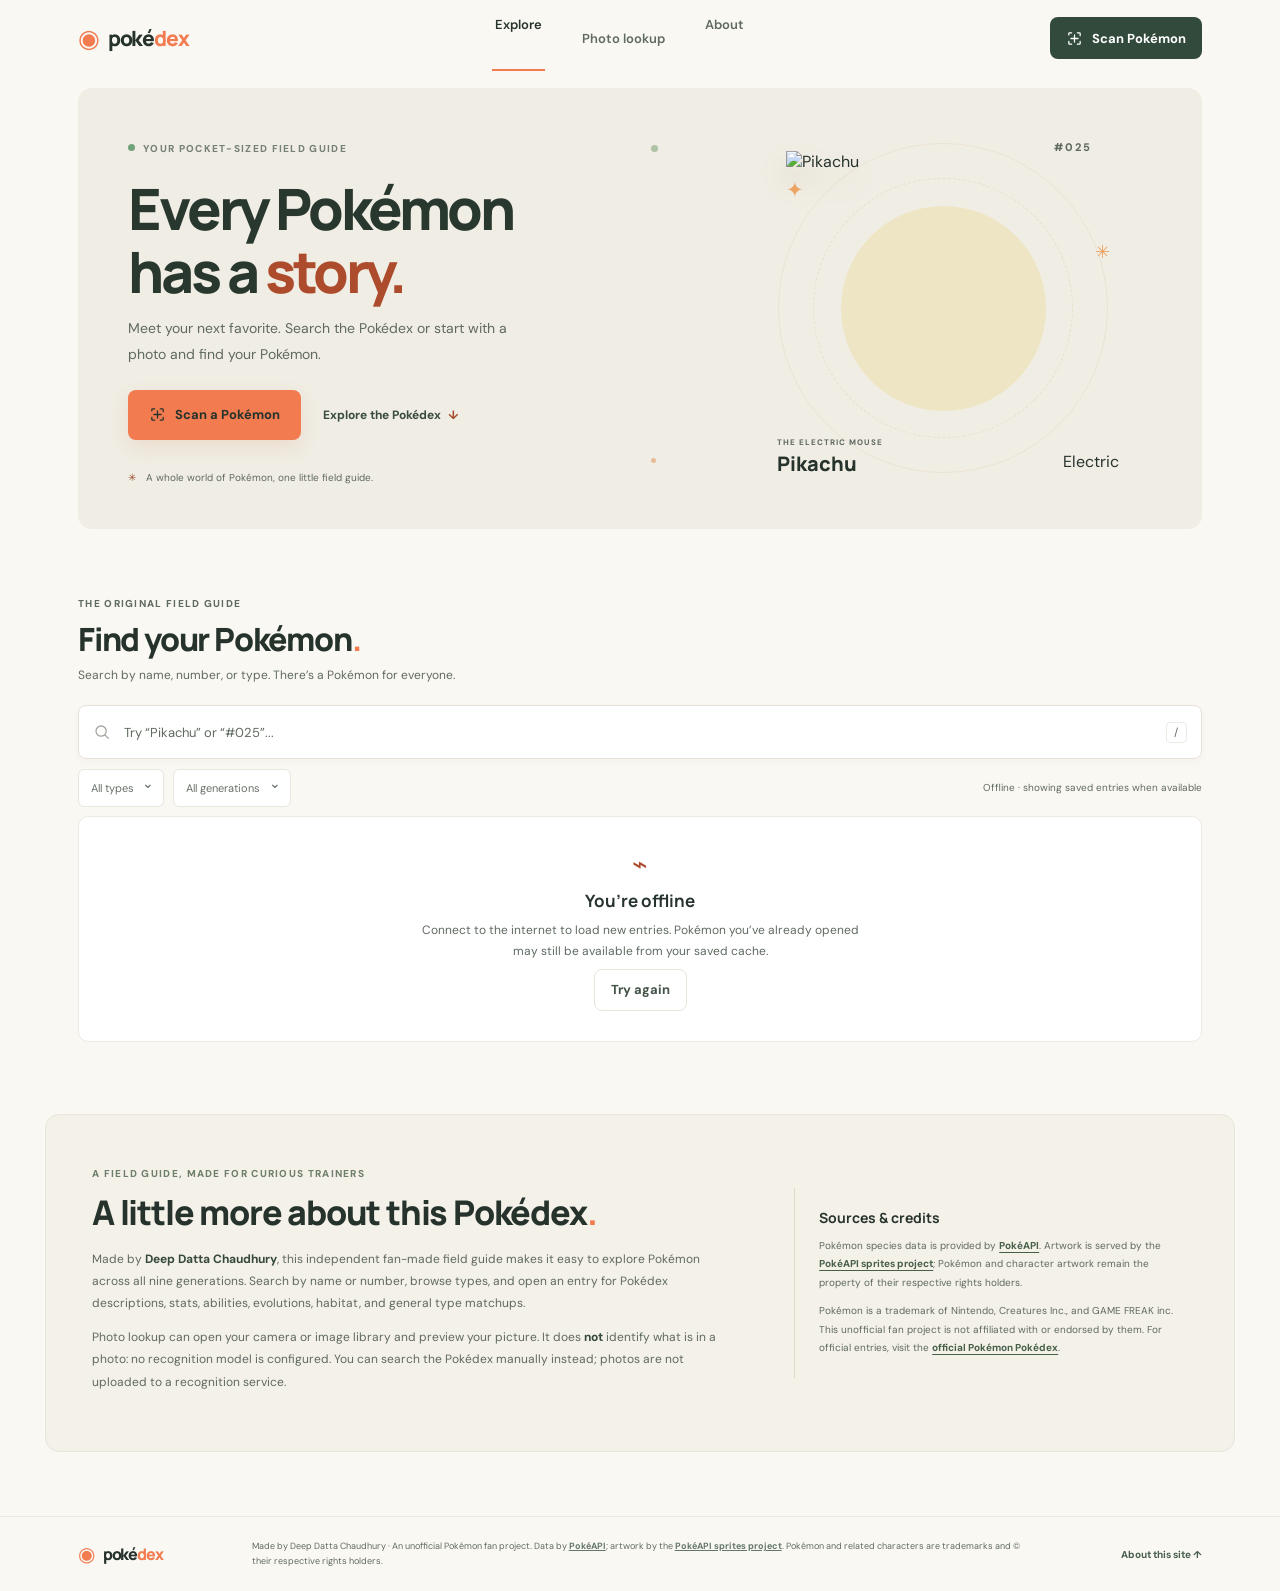
==== Pokedex/index.html @ 71d497e3 "Today i made pokedex using c programming and html" ====
<!doctype html>
<html lang="en">
  <head>
    <meta charset="UTF-8" />
    <meta name="viewport" content="width=device-width, initial-scale=1" />
    <meta
      name="description"
      content="Explore all 1,025 Pokémon with Deep Datta Chaudhury’s unofficial Pokédex: search every generation, browse Pokémon details, and try photo lookup with a manual search fallback."
    />
    <meta name="author" content="Deep Datta Chaudhury" />
    <meta name="robots" content="index,follow,max-image-preview:large" />
    <meta name="theme-color" content="#faf8f3" />
    <link rel="canonical" href="https://kaleidoscopic-custard-2a6567.netlify.app/" />
    <link rel="icon" href="./favicon.svg" type="image/svg+xml" />
    <meta property="og:type" content="website" />
    <meta property="og:locale" content="en_US" />
    <meta property="og:site_name" content="Pokédex Field Guide" />
    <meta property="og:title" content="Pokédex Field Guide — by Deep Datta Chaudhury" />
    <meta property="og:description" content="An unofficial, all-generations Pokémon field guide by Deep Datta Chaudhury. Browse Pokémon details, types, evolutions, and more." />
    <meta property="og:url" content="https://kaleidoscopic-custard-2a6567.netlify.app/" />
    <meta property="og:image" content="https://raw.githubusercontent.com/PokeAPI/sprites/master/sprites/pokemon/other/official-artwork/25.png" />
    <meta property="og:image:alt" content="Pikachu official artwork, served by the PokéAPI sprites project" />
    <meta name="twitter:card" content="summary_large_image" />
    <meta name="twitter:title" content="Pokédex Field Guide — by Deep Datta Chaudhury" />
    <meta name="twitter:description" content="An unofficial, all-generations Pokémon field guide. Search, explore details, or try photo lookup with a manual search fallback." />
    <meta name="twitter:image" content="https://raw.githubusercontent.com/PokeAPI/sprites/master/sprites/pokemon/other/official-artwork/25.png" />
    <title>Pokédex Field Guide by Deep Datta Chaudhury</title>
    <link rel="preconnect" href="https://fonts.googleapis.com" />
    <link rel="preconnect" href="https://fonts.gstatic.com" crossorigin />
    <link rel="preconnect" href="https://pokeapi.co" />
    <link rel="preconnect" href="https://raw.githubusercontent.com" />
    <link rel="stylesheet" href="./styles.css?v=9" />
    <script src="./app.js?v=4" defer></script>
    <script type="application/ld+json">
      {
        "@context": "https://schema.org",
        "@type": "WebSite",
        "name": "Pokédex Field Guide by Deep Datta Chaudhury",
        "url": "https://kaleidoscopic-custard-2a6567.netlify.app/",
        "description": "An unofficial Pokémon field guide and Pokédex browser created by Deep Datta Chaudhury.",
        "author": {
          "@type": "Person",
          "name": "Deep Datta Chaudhury"
        },
        "inLanguage": "en"
      }
    </script>
  </head>
  <body>
    <a class="skip-link" href="#main">Skip to content</a>
    <header class="site-header">
      <a class="wordmark" href="./" aria-label="Pokédex home">
        <span class="wordmark-icon" aria-hidden="true">◉</span>
        <span>poké<span class="wordmark-accent">dex</span></span>
      </a>
      <nav class="main-nav" aria-label="Main navigation">
        <a class="nav-link active" href="#explore">Explore</a>
        <button class="nav-link" id="nav-scan" type="button">Photo lookup</button>
        <a class="nav-link" href="#about">About</a>
      </nav>
      <button class="button button-dark header-scan" id="header-scan" type="button">
        <svg viewBox="0 0 24 24" aria-hidden="true"><path d="M4 7V5a1 1 0 0 1 1-1h3m8 0h3a1 1 0 0 1 1 1v3m0 8v3a1 1 0 0 1-1 1h-3M8 20H5a1 1 0 0 1-1-1v-3m3-4h10m-5-5v10" /></svg>
        Scan Pokémon
      </button>
    </header>

    <main id="main">
      <section class="hero" aria-labelledby="hero-title">
        <div class="hero-copy">
          <span class="eyebrow"><span class="eyebrow-dot"></span> YOUR POCKET-SIZED FIELD GUIDE</span>
          <h1 id="hero-title">Every Pokémon<br />has a <span>story.</span></h1>
          <p>Meet your next favorite. Search the Pokédex or start with a photo and find your Pokémon.</p>
          <div class="hero-actions">
            <button class="button button-orange button-large" id="hero-scan" type="button">
              <svg viewBox="0 0 24 24" aria-hidden="true"><path d="M4 7V5a1 1 0 0 1 1-1h3m8 0h3a1 1 0 0 1 1 1v3m0 8v3a1 1 0 0 1-1 1h-3M8 20H5a1 1 0 0 1-1-1v-3m3-4h10m-5-5v10" /></svg>
              Scan a Pokémon
            </button>
            <a class="text-link" href="#explore">Explore the Pokédex <span aria-hidden="true">↓</span></a>
          </div>
          <div class="hero-note"><span class="note-icon" aria-hidden="true">✳</span> A whole world of Pokémon, one little field guide.</div>
        </div>
        <div class="hero-art" role="img" aria-label="Pikachu official artwork, shown beside its Pokédex number and Electric type">
          <div class="hero-orbit orbit-one"></div>
          <div class="hero-orbit orbit-two"></div>
          <div class="hero-spark spark-one">✦</div>
          <div class="hero-spark spark-two">✳</div>
          <span class="hero-number">#025</span>
          <img
            class="hero-pokemon"
            src="https://raw.githubusercontent.com/PokeAPI/sprites/master/sprites/pokemon/other/official-artwork/25.png"
            alt="Pikachu"
            width="315"
            height="315"
            fetchpriority="high"
          />
          <div class="hero-caption"><span>THE ELECTRIC MOUSE</span><strong>Pikachu</strong></div>
          <span class="hero-type type-electric">Electric</span>
        </div>
        <span class="hero-decoration decoration-one" aria-hidden="true"></span>
        <span class="hero-decoration decoration-two" aria-hidden="true"></span>
      </section>

      <section class="explore-section" id="explore" aria-labelledby="explore-title">
        <div class="section-heading">
          <div>
            <span class="eyebrow">THE ORIGINAL FIELD GUIDE</span>
            <h2 id="explore-title">Find your Pokémon<span class="heading-period">.</span></h2>
            <p class="section-subtitle">Search by name, number, or type. There’s a Pokémon for everyone.</p>
          </div>
          <span class="result-count" id="result-count" aria-live="polite"></span>
        </div>

        <div class="search-box">
          <svg viewBox="0 0 24 24" aria-hidden="true"><circle cx="10.8" cy="10.8" r="6.8" /><path d="m16 16 4.5 4.5" /></svg>
          <label class="visually-hidden" for="pokemon-search">Search Pokémon by name or Pokédex number</label>
          <input id="pokemon-search" type="search" placeholder="Try “Pikachu” or “#025”..." autocomplete="off" />
          <kbd>/</kbd>
        </div>

        <div class="filter-row" aria-label="Filter Pokémon">
          <label class="filter-select">
            <span class="visually-hidden">Filter by type</span>
            <select id="type-filter">
              <option value="">All types</option>
            </select>
            <span class="select-chevron" aria-hidden="true">⌄</span>
          </label>
          <label class="filter-select">
            <span class="visually-hidden">Filter by generation</span>
            <select id="generation-filter">
              <option value="">All generations</option>
              <option value="1">Generation I</option>
              <option value="2">Generation II</option>
              <option value="3">Generation III</option>
              <option value="4">Generation IV</option>
              <option value="5">Generation V</option>
              <option value="6">Generation VI</option>
              <option value="7">Generation VII</option>
              <option value="8">Generation VIII</option>
              <option value="9">Generation IX</option>
            </select>
            <span class="select-chevron" aria-hidden="true">⌄</span>
          </label>
          <button class="clear-filters" id="clear-filters" type="button" hidden>Clear filters</button>
          <span class="connection-status" id="connection-status" role="status"></span>
        </div>

        <div id="content" aria-live="polite" aria-busy="true">
          <div class="loading-state"><span class="loading-spinner"></span><span>Turning the pages of the Pokédex...</span></div>
        </div>
      </section>
    </main>

    <section class="about-section" id="about" aria-labelledby="about-title">
      <div class="about-copy">
        <span class="eyebrow">A FIELD GUIDE, MADE FOR CURIOUS TRAINERS</span>
        <h2 id="about-title">A little more about this Pokédex<span class="heading-period">.</span></h2>
        <p>Made by <strong>Deep Datta Chaudhury</strong>, this independent fan-made field guide makes it easy to explore Pokémon across all nine generations. Search by name or number, browse types, and open an entry for Pokédex descriptions, stats, abilities, evolutions, habitat, and general type matchups.</p>
        <p>Photo lookup can open your camera or image library and preview your picture. It does <strong>not</strong> identify what is in a photo: no recognition model is configured. You can search the Pokédex manually instead; photos are not uploaded to a recognition service.</p>
      </div>
      <aside class="about-sources" aria-label="Data, artwork, and Pokémon credits">
        <h3>Sources &amp; credits</h3>
        <p>Pokémon species data is provided by <a href="https://pokeapi.co/" target="_blank" rel="noopener noreferrer">PokéAPI</a>. Artwork is served by the <a href="https://github.com/PokeAPI/sprites" target="_blank" rel="noopener noreferrer">PokéAPI sprites project</a>; Pokémon and character artwork remain the property of their respective rights holders.</p>
        <p>Pokémon is a trademark of Nintendo, Creatures Inc., and GAME FREAK inc. This unofficial fan project is not affiliated with or endorsed by them. For official entries, visit the <a href="https://www.pokemon.com/us/pokedex" target="_blank" rel="noopener noreferrer">official Pokémon Pokédex</a>.</p>
      </aside>
    </section>

    <footer class="site-footer">
      <a class="wordmark footer-wordmark" href="./"><span class="wordmark-icon" aria-hidden="true">◉</span><span>poké<span class="wordmark-accent">dex</span></span></a>
      <p>Made by Deep Datta Chaudhury · An unofficial Pokémon fan project. Data by <a href="https://pokeapi.co/" target="_blank" rel="noopener noreferrer">PokéAPI</a>; artwork by the <a href="https://github.com/PokeAPI/sprites" target="_blank" rel="noopener noreferrer">PokéAPI sprites project</a>. Pokémon and related characters are trademarks and © their respective rights holders.</p>
      <a class="footer-about-link" href="#about">About this site ↑</a>
    </footer>

    <dialog class="scan-dialog" id="scan-dialog" aria-labelledby="scan-title">
      <div class="dialog-topline">
        <span class="eyebrow">A LITTLE FIELD RESEARCH</span>
      </div>
      <div id="scan-content"></div>
    </dialog>
    <div class="sr-only" id="announcer" aria-live="assertive"></div>
  </body>
</html>
---- Pokedex/styles.css ----
@import url("https://fonts.googleapis.com/css2?family=DM+Sans:wght@400;500;600;700;800&family=Manrope:wght@400;500;600;700;800&display=swap");

:root {
  font-family: "DM Sans", sans-serif;
  color: #26332c;
  background: #faf8f3;
  font-synthesis: none;
  text-rendering: optimizeLegibility;
  -webkit-font-smoothing: antialiased;
  -moz-osx-font-smoothing: grayscale;
  --ink: #26332c;
  --muted: #5f6a60;
  --paper: #faf8f3;
  --orange: #f27b50;
  --green: #344e3d;
}

* { box-sizing: border-box; }
html { scroll-behavior: smooth; scroll-padding-top: 90px; }
body { min-width: 0; margin: 0; }
button, input, select { font: inherit; }
button, a, select { -webkit-tap-highlight-color: transparent; }
button:focus-visible, a:focus-visible, input:focus-visible, select:focus-visible, summary:focus-visible {
  outline: 3px solid #ad4c2c;
  outline-offset: 3px;
}
a { color: inherit; }
.visually-hidden, .sr-only {
  position: absolute; width: 1px; height: 1px; padding: 0; margin: -1px;
  overflow: hidden; clip: rect(0, 0, 0, 0); white-space: nowrap; border: 0;
}
.skip-link {
  position: absolute; top: -50px; left: 12px; z-index: 20; padding: 12px 18px;
  border-radius: 10px; background: #fff; color: var(--ink); font-weight: 700;
}
.skip-link:focus { top: 12px; }

.site-header {
  height: 76px; padding: 0 max(6.1vw, calc((100vw - 1260px) / 2)); display: flex;
  align-items: center; justify-content: space-between; background: var(--paper); gap: 24px;
}
.wordmark { display: inline-flex; align-items: center; gap: 9px; color: var(--ink); text-decoration: none; font: 800 21px "Manrope", sans-serif; letter-spacing: -1.2px; }
.wordmark-icon { color: var(--orange); font: 700 25px sans-serif; line-height: 1; }
.wordmark-accent { color: var(--orange); }
.main-nav { display: flex; align-items: center; gap: 34px; }
.nav-link { border: 0; background: none; text-decoration: none; color: #6e776e; font-size: 13px; font-weight: 600; cursor: pointer; }
.nav-link:hover, .nav-link.active { color: var(--ink); }
.nav-link.active { position: relative; }
.nav-link.active::after { position: absolute; bottom: -11px; left: 0; width: 100%; height: 2px; content: ""; background: var(--orange); }
.button {
  display: inline-flex; align-items: center; justify-content: center; gap: 9px; min-height: 42px;
  border: 0; border-radius: 8px; padding: 0 16px; cursor: pointer; text-decoration: none;
  font-weight: 700; font-size: 13px; transition: transform .15s ease, background .15s ease;
}
.button:hover { transform: translateY(-2px); }
.button svg { width: 17px; height: 17px; fill: none; stroke: currentColor; stroke-width: 1.8; stroke-linecap: round; stroke-linejoin: round; }
.button-dark { background: #314a3b; color: white; }
.button-dark:hover { background: #203a2b; }
.button-orange { background: var(--orange); color: var(--ink); box-shadow: 0 7px 18px #d7774a24; }
.button-orange:hover { background: #b94b28; color: #fff; }
.button-large { min-height: 50px; padding: 0 21px; }

.hero {
  position: relative; display: grid; grid-template-columns: 1.08fr .92fr; align-items: center;
  min-height: 437px; max-width: 1260px; margin: 0 auto; overflow: hidden;
  border-radius: 14px; background: #f0ede4;
}
main { padding: 12px max(6.1vw, calc((100vw - 1260px) / 2)) 0; }
.hero-copy { position: relative; z-index: 2; padding: 48px 0 45px 8.2%; }
.eyebrow { color: #768176; font-size: 10px; line-height: 1.5; letter-spacing: 1.3px; font-weight: 800; }
.eyebrow-dot { display: inline-block; vertical-align: 1px; width: 7px; height: 7px; margin-right: 5px; border-radius: 50%; background: #72a47c; }
h1, h2, h3, p { margin-top: 0; }
.hero h1 { margin: 20px 0 14px; color: #29382e; font: 800 clamp(40px, 5vw, 57px)/1.1 "Manrope", sans-serif; letter-spacing: -3px; }
.hero h1 span { color: #e98a63; }
.hero-copy > p { max-width: 390px; margin-bottom: 23px; color: #788078; font-size: 14px; line-height: 1.8; }
.hero-actions { display: flex; align-items: center; gap: 22px; flex-wrap: wrap; }
.text-link { color: #394b3e; text-decoration: none; font-weight: 700; font-size: 12px; }
.text-link span { margin-left: 4px; color: #df805c; }
.hero-note { margin-top: 31px; color: #849087; font-size: 10px; }
.note-icon { padding-right: 7px; color: #e58560; }
.hero-art { position: relative; width: min(100%, 450px); height: 400px; justify-self: center; display: grid; place-items: center; }
.hero-orbit { position: absolute; border: 1px solid #ddcba94d; border-radius: 50%; }
.orbit-one { width: 330px; height: 330px; }
.orbit-two { width: 260px; height: 260px; border-style: dashed; border-color: #d7c89f66; }
.hero-art::before { position: absolute; content: ""; width: 205px; height: 205px; border-radius: 50%; background: #ead99565; }
.hero-pokemon { position: relative; z-index: 1; width: min(80%, 315px); height: 315px; object-fit: contain; filter: drop-shadow(0 15px 12px #8e77552c); }
.hero-number { position: absolute; top: 32px; right: 17%; color: #849087; opacity: .65; font-size: 11px; font-weight: 700; letter-spacing: 2px; }
.hero-caption { position: absolute; bottom: 31px; left: 13%; z-index: 2; display: grid; gap: 3px; }
.hero-caption span { color: #758075; font-size: 8px; font-weight: 800; letter-spacing: 1px; }
.hero-caption strong { font: 800 20px "Manrope", sans-serif; }
.hero-type { position: absolute; right: 11%; bottom: 36px; z-index: 2; }
.hero-spark { position: absolute; z-index: 2; color: #eda361; }
.spark-one { top: 17%; left: 15%; font-size: 21px; }
.spark-two { right: 13%; top: 33%; font-size: 18px; }
.hero-decoration { position: absolute; width: 7px; height: 7px; border-radius: 50%; background: #8eae85; opacity: .65; }
.decoration-one { top: 13%; left: 51%; }
.decoration-two { bottom: 15%; left: 51%; width: 5px; height: 5px; background: #e4a36c; }
.type-bug { --type-bg: #e8edc7; --type-ink: #71803c; }
.type-dark { --type-bg: #e4dce3; --type-ink: #6a5166; }
.type-dragon { --type-bg: #dfd8f0; --type-ink: #7155b2; }
.type-electric { --type-bg: #f8edbd; --type-ink: #9b791c; }
.type-fairy { --type-bg: #f2dfe8; --type-ink: #a85f84; }
.type-fighting { --type-bg: #f0dbd4; --type-ink: #a5523c; }
.type-fire { --type-bg: #f5ddd3; --type-ink: #c6613f; }
.type-flying { --type-bg: #e4e7f3; --type-ink: #6573a5; }
.type-ghost { --type-bg: #e0deed; --type-ink: #6a628a; }
.type-grass { --type-bg: #dcebd9; --type-ink: #54834f; }
.type-ground { --type-bg: #efe3d2; --type-ink: #987845; }
.type-ice { --type-bg: #d9ecec; --type-ink: #4b888b; }
.type-normal { --type-bg: #e9e7df; --type-ink: #79766a; }
.type-poison { --type-bg: #ebdcef; --type-ink: #9566a1; }
.type-psychic { --type-bg: #f3dce4; --type-ink: #b75575; }
.type-rock { --type-bg: #e9e1cb; --type-ink: #8e7843; }
.type-steel { --type-bg: #dfe4e9; --type-ink: #647787; }
.type-water { --type-bg: #dce9f5; --type-ink: #4b7baa; }
.type-pill { display: inline-flex; align-items: center; min-height: 22px; padding: 3px 9px; border-radius: 99px; background: var(--type-bg, #e9e7df); color: var(--type-ink, #79766a); font-size: 9px; font-weight: 700; }

.explore-section { max-width: 1190px; margin: 62px auto 72px; scroll-margin-top: 36px; }
.section-heading { display: flex; align-items: end; justify-content: space-between; gap: 16px; margin-bottom: 20px; }
.section-heading .eyebrow { color: #879087; }
.section-heading h2 { margin: 7px 0 6px; font: 800 clamp(24px, 3vw, 32px)/1.25 "Manrope", sans-serif; letter-spacing: -1.2px; }
.heading-period { color: var(--orange); }
.section-subtitle { margin: 0; color: #858b83; font-size: 12px; line-height: 1.7; }
.result-count { padding-bottom: 5px; color: #858b83; white-space: nowrap; font-size: 11px; }
.search-box { display: flex; align-items: center; gap: 11px; min-height: 48px; padding: 0 14px; border: 1px solid #eae7e0; border-radius: 8px; background: #fff; box-shadow: 0 3px 10px #33403308; }
.search-box > svg { width: 18px; height: 18px; flex: 0 0 auto; fill: none; stroke: #a1a69f; stroke-width: 1.7; stroke-linecap: round; }
.search-box input { flex: 1; min-width: 0; height: 43px; border: 0; outline: 0; background: transparent; color: var(--ink); font-size: 12px; }
.search-box input::placeholder { color: #a5aaa2; }
.search-box input:focus-visible { outline: 0; }
.search-box:focus-within { outline: 3px solid #e7835b; outline-offset: 2px; }
kbd { display: grid; width: 21px; height: 21px; place-items: center; border: 1px solid #eeeae3; border-radius: 4px; color: #8d938b; font: 11px "DM Sans", sans-serif; }
.filter-row { display: flex; align-items: center; gap: 9px; min-height: 57px; flex-wrap: wrap; }
.filter-select { position: relative; }
.filter-select select { min-height: 31px; appearance: none; padding: 0 29px 0 10px; border: 1px solid #e8e6df; border-radius: 6px; background: #fff; color: #697168; cursor: pointer; font-size: 10px; }
.select-chevron { position: absolute; top: 5px; right: 10px; color: #899188; pointer-events: none; font-size: 14px; }
.clear-filters { border: 0; background: transparent; color: #c86341; cursor: pointer; font-size: 10px; font-weight: 700; }
.connection-status { margin-left: auto; color: #b16648; font-size: 10px; }
.pokemon-grid { display: grid; grid-template-columns: repeat(4, minmax(0, 1fr)); gap: 15px; }
.pokemon-card { position: relative; min-width: 0; overflow: hidden; border: 1px solid #eeeae3; border-radius: 9px; background: #fff; transition: transform .18s ease, box-shadow .18s ease; }
.pokemon-card:hover { transform: translateY(-3px); box-shadow: 0 9px 22px #26332c10; }
.card-open { display: block; width: 100%; padding: 0; border: 0; background: none; color: inherit; text-align: left; cursor: pointer; }
.card-art { position: relative; display: grid; height: clamp(145px, 17vw, 195px); place-items: center; overflow: hidden; background: radial-gradient(ellipse at 50% 80%, #e8e5d8 0%, #f5f3ec 43%, #f5f3ec 100%); }
.card-art::after { position: absolute; right: 15%; bottom: 12%; left: 15%; height: 12px; border-radius: 50%; background: #c9c8ba4d; content: ""; filter: blur(8px); }
.card-art img { position: relative; z-index: 1; width: 83%; height: 88%; object-fit: contain; transition: transform .2s ease; }
.pokemon-card:hover .card-art img { transform: scale(1.06); }
.pokemon-card:nth-child(3n + 1) .card-art { background: radial-gradient(ellipse at 50% 80%, #ecddc9 0%, #f6f0e8 43%, #f6f0e8 100%); }
.pokemon-card:nth-child(3n + 2) .card-art { background: radial-gradient(ellipse at 50% 80%, #dce8d6 0%, #f0f3ed 43%, #f0f3ed 100%); }
.card-number { position: absolute; top: 12px; left: 13px; z-index: 2; color: #969b92; font-size: 10px; font-weight: 700; letter-spacing: .5px; }
.favorite-button { position: absolute; top: 9px; right: 10px; z-index: 3; display: grid; width: 30px; height: 30px; place-items: center; border: 1px solid #eeeae380; border-radius: 50%; background: #ffffffcc; color: #879087; cursor: pointer; font-size: 17px; }
.favorite-button[aria-pressed="true"] { color: #e57760; }
.card-details { padding: 12px 13px 13px; }
.card-name { margin: 0 0 8px; overflow: hidden; font: 700 15px "Manrope", sans-serif; text-overflow: ellipsis; text-transform: capitalize; white-space: nowrap; }
.card-meta { display: flex; gap: 5px; flex-wrap: wrap; }
.card-skeleton { min-height: 255px; border: 1px solid #eeeae3; border-radius: 9px; background: linear-gradient(100deg, #f0eee7 25%, #f8f6f1 40%, #f0eee7 60%); background-size: 200% 100%; animation: shimmer 1.35s ease infinite; }
@keyframes shimmer { to { background-position: -200% 0; } }
.grid-footer { display: flex; align-items: center; justify-content: center; gap: 16px; margin-top: 27px; }
.page-info { color: #858b83; font-size: 11px; }
.button-outline { border: 1px solid #e8e4da; background: #fff; color: #435348; }
.button-outline:disabled { opacity: .45; cursor: not-allowed; transform: none; }
.state-panel { display: grid; min-height: 190px; place-items: center; align-content: center; gap: 8px; padding: 30px; border: 1px solid #eeeae3; border-radius: 10px; background: #fff; text-align: center; }
.state-icon { color: #dc875e; font-size: 26px; }
.state-panel h3 { margin: 0; font: 700 17px "Manrope", sans-serif; }
.state-panel p { max-width: 450px; margin: 0; color: #7e867d; font-size: 12px; line-height: 1.7; }
.loading-state { display: flex; min-height: 190px; align-items: center; justify-content: center; gap: 12px; color: #788078; font-size: 12px; }
.loading-spinner { width: 20px; height: 20px; border: 2px solid #e6e2d9; border-top-color: #e27d54; border-radius: 50%; animation: spin .75s linear infinite; }
@keyframes spin { to { transform: rotate(360deg); } }

.detail-view { max-width: 1000px; margin: 0 auto; animation: appear .2s ease both; }
@keyframes appear { from { opacity: 0; transform: translateY(6px); } to { opacity: 1; transform: translateY(0); } }
.back-button { display: inline-flex; align-items: center; gap: 8px; margin: 0 0 23px; padding: 0; border: 0; background: none; color: #68736a; cursor: pointer; font-size: 12px; font-weight: 700; }
.detail-hero { display: grid; grid-template-columns: .9fr 1.1fr; min-height: 345px; overflow: hidden; border-radius: 13px; background: #f0ede4; }
.detail-art { display: grid; min-height: 310px; place-items: center; }
.detail-art img { width: 85%; height: 290px; object-fit: contain; filter: drop-shadow(0 12px 10px #8170572b); }
.detail-copy { align-self: center; padding: 34px 38px 34px 12px; }
.detail-number { color: #90978e; font-size: 11px; font-weight: 700; letter-spacing: 1px; }
.detail-copy h2 { margin: 8px 0 12px; font: 800 clamp(31px, 5vw, 48px)/1.1 "Manrope", sans-serif; letter-spacing: -2px; text-transform: capitalize; }
.detail-genus { margin-bottom: 14px; color: #798279; font-size: 12px; }
.detail-types { display: flex; gap: 7px; }
.detail-description { max-width: 470px; margin: 18px 0 0; color: #657065; font-size: 12px; line-height: 1.9; }
.detail-facts { display: flex; gap: 36px; margin-top: 23px; }
.detail-fact { display: grid; gap: 4px; }
.detail-fact span { color: #899087; font-size: 9px; font-weight: 800; letter-spacing: .8px; text-transform: uppercase; }
.detail-fact strong { font-size: 12px; font-weight: 700; text-transform: capitalize; }
.detail-panels { display: grid; grid-template-columns: repeat(2, minmax(0, 1fr)); gap: 16px; margin-top: 18px; }
.detail-panel { min-width: 0; padding: 22px; border: 1px solid #eeeae3; border-radius: 10px; background: #fff; }
.detail-panel.wide { grid-column: 1 / -1; }
.detail-panel h3 { margin-bottom: 6px; font: 700 15px "Manrope", sans-serif; }
.panel-caption { margin: 0 0 16px; color: #858c83; font-size: 10px; line-height: 1.7; }
.stat-list { display: grid; gap: 11px; }
.stat-row { display: grid; grid-template-columns: 86px 1fr 28px; align-items: center; gap: 10px; }
.stat-label { color: #747e75; font-size: 10px; text-transform: capitalize; }
.stat-track { height: 6px; overflow: hidden; border-radius: 9px; background: #f0eee8; }
.stat-fill { height: 100%; border-radius: inherit; background: #7b9e75; }
.stat-value { color: #475349; font-size: 10px; font-weight: 700; text-align: right; }
.ability-list, .effect-list { display: flex; gap: 7px; flex-wrap: wrap; }
.ability-pill { display: inline-flex; padding: 6px 9px; border-radius: 6px; background: #f1f0e9; color: #566257; font-size: 10px; text-transform: capitalize; }
.effect-group + .effect-group { margin-top: 17px; }
.effect-heading { margin-bottom: 8px; color: #69746b; font-size: 10px; font-weight: 800; }
.effect-pill { display: inline-flex; align-items: center; gap: 4px; padding: 5px 8px; border-radius: 99px; background: var(--type-bg); color: var(--type-ink); font-size: 9px; font-weight: 700; }
.effect-pill strong { font-size: 8px; }
.evolution-list { display: flex; align-items: center; gap: 10px; flex-wrap: wrap; }
.evolution-tree, .evolution-branches { display: flex; align-items: center; flex-wrap: wrap; gap: 10px; width: 100%; min-width: 0; margin: 0; padding: 0; list-style: none; }
.evolution-tree > li { display: flex; flex: 1 1 100%; align-items: center; gap: 10px; width: 100%; min-width: 0; }
.evolution-tree > li > .evolution-branches { flex: 1 1 0; width: 0; }
.evolution-branches { min-height: 80px; padding-left: 12px; border-left: 1px solid #e8e4da; }
.evolution-branches > li { display: flex; flex: 0 1 auto; align-items: center; min-width: 0; }
.evolution-button { display: grid; justify-items: center; gap: 4px; width: 91px; padding: 8px; border: 1px solid #eeeae3; border-radius: 8px; background: #fff; cursor: pointer; }
.evolution-button img { width: 65px; height: 65px; object-fit: contain; }
.evolution-button span { font-size: 10px; font-weight: 700; text-transform: capitalize; }
.evolution-arrow { color: #a4a79f; font-size: 14px; }
.matchup-note { margin: 17px 0 0; color: #858c83; font-size: 9px; line-height: 1.7; }
.detail-error { margin-top: 18px; }

.site-footer { display: flex; align-items: center; justify-content: space-between; gap: 30px; padding: 22px max(6.1vw, calc((100vw - 1260px) / 2)); border-top: 1px solid #ece9e2; }
.footer-wordmark { flex: 0 0 auto; font-size: 16px; }
.footer-wordmark .wordmark-icon { font-size: 20px; }
.site-footer p { max-width: 780px; margin: 0; color: #899087; font-size: 9px; line-height: 1.7; }
.site-footer p a { color: #64776a; font-weight: 700; }
.about-section {
  display: grid; grid-template-columns: 1.35fr .85fr; gap: clamp(28px, 6vw, 78px);
  max-width: 1190px; margin: 0 auto 64px; padding: clamp(25px, 4vw, 46px);
  border: 1px solid #e9e5db; border-radius: 14px; background: #f4f1e9;
}
.about-copy .eyebrow { color: #6e7e6d; }
.about-section h2 { max-width: 560px; margin: 10px 0 15px; font: 800 clamp(24px, 3vw, 34px)/1.2 "Manrope", sans-serif; letter-spacing: -1.2px; }
.about-copy > p { max-width: 680px; margin: 0 0 12px; color: #69736a; font-size: 12px; line-height: 1.85; }
.about-copy strong { color: #35483a; }
.about-sources { align-self: center; padding: 20px 0 20px 24px; border-left: 1px solid #ded9cd; }
.about-sources h3 { margin: 0 0 10px; font: 700 14px "Manrope", sans-serif; }
.about-sources p { margin: 0 0 10px; color: #727b72; font-size: 10px; line-height: 1.85; }
.about-sources p:last-child { margin-bottom: 0; }
.about-sources a, .footer-about-link { color: #465e4a; font-weight: 700; text-underline-offset: 3px; }
.site-footer { flex-wrap: wrap; }
.site-footer p { flex: 1 1 420px; }
.footer-about-link { flex: 0 0 auto; font-size: 10px; text-decoration: none; }
.pokemon-card { box-shadow: 0 2px 10px #26332c05; }
.pokemon-card:focus-within { outline: 3px solid #e7835b; outline-offset: 3px; }
.favorite-button { width: 42px; min-width: 42px; min-height: 42px; }
.card-art img { filter: drop-shadow(0 5px 4px #57473312); }
.button, .filter-select select, .clear-filters, .favorite-button, .evolution-button, .upload-option, .icon-button {
  transition: color .16s ease, background-color .16s ease, border-color .16s ease, box-shadow .16s ease, transform .16s ease;
}
.button:active, .favorite-button:active, .evolution-button:active { transform: translateY(1px); }
.filter-select select { min-height: 38px; padding-left: 12px; font-size: 11px; }
.filter-select select:hover, .button-outline:hover { border-color: #cfc9bc; background-color: #fbfaf7; }
.search-box { min-height: 54px; border-color: #e6e2d9; }
.search-box:focus-within { border-color: #dc8966; box-shadow: 0 0 0 3px #e7835b21; outline: 0; }
.search-box input { font-size: 13px; }
.card-details { padding: 14px 15px 15px; }
.card-name { font-size: 16px; }
.site-header { position: relative; z-index: 4; }
.nav-link { min-height: 44px; padding: 0 3px; }
.main-nav .nav-link:focus-visible { border-radius: 3px; }
.text-link { padding: 12px 0; }
.upload-option { min-height: 120px; }
.scan-dialog { padding: clamp(20px, 5vw, 30px); }
.recognition-note { font-size: 12px; }
.icon-button { width: 40px; height: 40px; }
.manual-search input { min-height: 44px; font-size: 12px; }
.manual-result { min-height: 56px; }
.type-pill { font-size: 10px; }
.effect-pill { font-size: 10px; }
.effect-pill strong { font-size: 9px; }
.nav-link, .hero-copy > p, .hero-note, .hero-number, .hero-caption span,
.section-heading .eyebrow, .section-subtitle, .result-count, .page-info,
.state-panel p, .loading-state, .card-number, .detail-number, .detail-genus,
.detail-description, .detail-fact span, .panel-caption, .stat-label,
.matchup-note, .site-footer p, .about-copy > p, .about-sources p,
.dialog-description, .upload-option small, .privacy-note, .manual-result small,
.manual-empty, .search-box input::placeholder {
  color: #5f6a60;
}
.connection-status, kbd { color: #5f6a60; }
.type-pill, .effect-pill { color: #35473a; }
.favorite-button { color: #58655a; }
.favorite-button[aria-pressed="true"] { color: #a63f35; }
.search-box:focus-within { border-color: #ad4c2c; }
.select-chevron { color: #5f6a60; }
.detail-number, .hero-number { font-weight: 800; opacity: 1; }
.hero h1 span { color: #ad4c2c; }
.text-link span, .clear-filters { color: #a64d2b; }
.note-icon { color: #9a4b2c; }
.state-icon { color: #ad4c2c; }
.scan-error { color: #873b2e; }

.scan-dialog { width: min(520px, calc(100vw - 30px)); max-height: min(88vh, 780px); padding: 25px; overflow-x: hidden; border: 1px solid #eeebe3; border-radius: 14px; background: #faf8f3; color: var(--ink); box-shadow: 0 20px 80px #18221d38; }
.scan-dialog::backdrop { background: #19231f88; backdrop-filter: blur(3px); }
.dialog-topline { display: flex; align-items: center; justify-content: space-between; }
.dialog-heading-row { display: flex; align-items: center; justify-content: space-between; gap: 12px; }
.dialog-heading-row h2 { margin-top: 15px; }
.icon-button { display: grid; width: 34px; height: 34px; place-items: center; border: 1px solid #e9e5dd; border-radius: 50%; background: #fff; color: #647067; cursor: pointer; font-size: 22px; line-height: 1; }
.scan-dialog h2 { margin: 15px 0 7px; font: 800 26px "Manrope", sans-serif; letter-spacing: -.8px; }
.dialog-description { margin: 0 0 21px; color: #7b847b; font-size: 12px; line-height: 1.8; }
.upload-options { display: grid; grid-template-columns: 1fr 1fr; gap: 10px; }
.upload-option { position: relative; display: grid; min-height: 107px; align-content: center; justify-items: center; gap: 7px; border: 1px dashed #dcd8ce; border-radius: 9px; background: #fff; color: #46564b; cursor: pointer; }
.upload-option:hover { border-color: #e8855e; background: #fffdfa; }
.upload-option span:first-child { color: #e1835c; font-size: 22px; }
.upload-option strong { font-size: 11px; }
.upload-option small { color: #8c948b; font-size: 9px; }
.upload-option input { position: absolute; width: 1px; height: 1px; opacity: 0; }
.upload-option:focus-within { outline: 3px solid #e7835b; outline-offset: 3px; }
.privacy-note { margin: 13px 0 0; color: #858d84; font-size: 9px; text-align: center; }
.preview-frame { display: grid; min-height: 185px; max-height: 330px; margin: 16px 0; place-items: center; overflow: hidden; border-radius: 9px; background: #efede6; }
.preview-frame img { width: 100%; max-height: 330px; object-fit: contain; }
.recognition-note { padding: 12px 13px; border: 1px solid #f0dccb; border-radius: 8px; background: #fff5eb; color: #875a40; font-size: 11px; line-height: 1.65; }
.recognition-note strong { color: #754930; }
.preview-actions { display: flex; justify-content: space-between; gap: 10px; margin-top: 14px; }
.preview-actions button { flex: 1; }
.manual-search-label { display: block; margin: 17px 0 7px; color: #536257; font-size: 10px; font-weight: 700; }
.manual-search { display: flex; gap: 8px; }
.manual-search input { flex: 1; min-width: 0; height: 41px; padding: 0 11px; border: 1px solid #e5e1d8; border-radius: 7px; background: #fff; font-size: 11px; }
.manual-results { display: grid; max-height: 205px; margin-top: 9px; overflow: auto; }
.manual-result { display: flex; align-items: center; gap: 10px; padding: 7px; border: 0; border-bottom: 1px solid #eeebe4; background: transparent; color: inherit; cursor: pointer; text-align: left; }
.manual-result:hover { border-radius: 6px; background: #efede6; }
.manual-result img { width: 42px; height: 42px; object-fit: contain; }
.manual-result strong { font-size: 11px; text-transform: capitalize; }
.manual-result small { margin-left: auto; color: #899087; font-size: 9px; }
.manual-empty { padding: 12px 2px; color: #899087; font-size: 10px; }
.retry-row { display: flex; gap: 9px; margin-top: 13px; }
.retry-row > * { flex: 1; }
.scan-error { padding: 11px; border-radius: 7px; background: #f8e7e2; color: #994d3a; font-size: 11px; line-height: 1.6; }

@media (max-width: 900px) {
  .site-header, main { padding-right: 4.3vw; padding-left: 4.3vw; }
  .hero { min-height: 385px; }
  .hero-copy { padding-left: 7%; }
  .hero-art { height: 360px; }
  .orbit-one { width: 280px; height: 280px; }
  .orbit-two { width: 225px; height: 225px; }
  .hero-art::before { width: 180px; height: 180px; }
  .hero-pokemon { height: 280px; }
  .pokemon-grid { grid-template-columns: repeat(3, minmax(0, 1fr)); }
  .card-art { height: clamp(155px, 25vw, 200px); }
  .about-section { gap: 32px; padding: 28px; }
}
@media (max-width: 620px) {
  html { scroll-padding-top: 65px; }
  .site-header { height: 63px; padding: 0 19px; gap: 10px; }
  .wordmark { font-size: 19px; }
  .main-nav { gap: 13px; margin-left: auto; }
  .nav-link { font-size: 11px; }
  .main-nav .nav-link:first-child { display: none; }
  .header-scan { width: 42px; min-width: 42px; height: 42px; min-height: 42px; overflow: hidden; padding: 0; font-size: 0; }
  .header-scan svg { width: 17px; height: 17px; }
  main { padding: 10px 14px 0; }
  .hero { grid-template-columns: 1fr; min-height: unset; }
  .hero-copy { padding: 25px 25px 0; }
  .hero h1 { margin: 12px 0 10px; font-size: clamp(34px, 9.4vw, 40px); line-height: 1.08; letter-spacing: -2px; }
  .hero-copy > p { max-width: 370px; margin-bottom: 15px; font-size: 12px; line-height: 1.65; }
  .hero-actions { gap: 12px; }
  .button-large { min-height: 48px; padding: 0 16px; font-size: 12px; }
  .text-link { font-size: 11px; }
  .hero-note { margin-top: 13px; font-size: 9px; }
  .hero-art { width: 100%; height: 178px; margin-top: -7px; }
  .orbit-one { width: 170px; height: 170px; }
  .orbit-two { width: 135px; height: 135px; }
  .hero-art::before { width: 116px; height: 116px; }
  .hero-pokemon { width: 190px; height: 170px; }
  .hero-caption { bottom: 10px; left: 8%; }
  .hero-caption strong { font-size: 16px; }
  .hero-type { right: 8%; bottom: 14px; }
  .hero-number { top: 7px; right: 15%; }
  .decoration-one, .decoration-two { display: none; }
  .explore-section { margin: 43px auto 48px; }
  .section-heading { align-items: start; }
  .section-heading h2 { font-size: 24px; }
  .section-subtitle { max-width: 320px; font-size: 11px; }
  .result-count { padding-top: 24px; font-size: 9px; }
  .search-box { min-height: 45px; }
  .search-box input { font-size: 11px; }
  .connection-status { flex-basis: 100%; margin-left: 0; }
  .pokemon-grid { grid-template-columns: repeat(2, minmax(0, 1fr)); gap: 10px; }
  .card-art { height: clamp(135px, 42vw, 190px); }
  .card-details { padding: 10px 10px 11px; }
  .card-name { font-size: 13px; }
  .card-number { top: 9px; left: 9px; font-size: 9px; }
  .favorite-button { top: 7px; right: 7px; width: 27px; height: 27px; }
  .type-pill { min-height: 20px; padding: 3px 7px; font-size: 8px; }
  .site-footer { align-items: start; flex-direction: column; padding: 18px 16px; gap: 10px; }
  .footer-wordmark { font-size: 13px; }
  .footer-wordmark .wordmark-icon { font-size: 17px; }
  .site-footer p { font-size: 8px; }
  .about-section { grid-template-columns: 1fr; gap: 18px; margin-bottom: 38px; padding: 23px 19px; }
  .about-section h2 { font-size: 24px; }
  .about-copy > p { font-size: 11px; }
  .about-sources { padding: 16px 0 0; border-top: 1px solid #ded9cd; border-left: 0; }
  .about-sources p { font-size: 10px; }
  .site-footer { align-items: flex-start; }
  .site-footer p { flex-basis: 100%; font-size: 9px; }
  .footer-about-link { font-size: 10px; }
  .detail-hero { grid-template-columns: 1fr; }
  .detail-art { min-height: 228px; }
  .detail-art img { height: 220px; }
  .detail-copy { padding: 0 23px 25px; }
  .detail-copy h2 { font-size: 36px; }
  .detail-description { font-size: 11px; }
  .detail-facts { gap: 24px; }
  .detail-panels { grid-template-columns: 1fr; gap: 10px; margin-top: 10px; }
  .detail-panel.wide { grid-column: auto; }
  .detail-panel { padding: 18px; }
  .stat-row { grid-template-columns: 76px 1fr 25px; }
  .evolution-tree, .evolution-branches { align-items: start; flex-direction: column; }
  .evolution-tree > li > .evolution-branches { flex: none; width: 100%; }
  .evolution-branches { max-width: 100%; margin-left: 14px; padding-left: 8px; }
  .evolution-tree > li, .evolution-branches > li { width: 100%; min-width: 0; align-items: start; flex-direction: column; }
  .scan-dialog { padding: 19px; }
}
@media (max-width: 360px) {
  .site-header { padding-right: 12px; padding-left: 12px; gap: 7px; }
  .wordmark { gap: 5px; font-size: 16px; }
  .wordmark-icon { font-size: 21px; }
  .main-nav { gap: 7px; }
  .nav-link { font-size: 10px; }
  .header-scan { width: 42px; min-width: 42px; }
  main { padding-right: 12px; padding-left: 12px; }
  .hero-copy { padding-right: 16px; padding-left: 16px; }
  .hero h1 { font-size: clamp(27px, 9.4vw, 36px); }
  .hero-art { height: 165px; }
  .orbit-one { width: 155px; height: 155px; }
  .orbit-two { width: 125px; height: 125px; }
  .hero-art::before { width: 105px; height: 105px; }
  .hero-pokemon { width: 180px; height: 155px; }
  .evolution-branches { margin-left: 8px; padding-left: 5px; }
}
@media (max-width: 280px) {
  .site-header { height: 56px; padding: 0 8px; gap: 4px; }
  .wordmark { gap: 4px; font-size: 14px; letter-spacing: -.8px; }
  .wordmark-icon { font-size: 18px; }
  .main-nav { gap: 4px; }
  .main-nav .nav-link:first-child { display: none; }
  .nav-link { padding: 0 2px; font-size: 9px; }
  .header-scan { width: 40px; min-width: 40px; height: 40px; min-height: 40px; }
  main { padding: 8px 8px 0; }
  .hero { border-radius: 10px; }
  .hero-copy { padding: 21px 13px 0; }
  .eyebrow { font-size: 8px; letter-spacing: .9px; }
  .hero h1 { margin: 10px 0 8px; font-size: clamp(22px, 10vw, 26px); line-height: 1.08; letter-spacing: -1.4px; }
  .hero-copy > p { margin-bottom: 11px; font-size: 10px; line-height: 1.5; }
  .hero-actions { gap: 4px; }
  .button-large { min-height: 46px; padding: 0 12px; font-size: 11px; }
  .text-link { font-size: 9px; }
  .hero-actions > .text-link { display: none; }
  .hero-note { margin-top: 9px; font-size: 8px; }
  .hero-art { height: 140px; margin-top: -3px; }
  .orbit-one { width: 130px; height: 130px; }
  .orbit-two { width: 104px; height: 104px; }
  .hero-art::before { width: 88px; height: 88px; }
  .hero-pokemon { width: 150px; height: 132px; }
  .hero-caption { bottom: 7px; }
  .hero-caption span { font-size: 7px; }
  .hero-caption strong { font-size: 13px; }
  .hero-type { right: 7%; bottom: 8px; }
  .hero-number { top: 4px; font-size: 9px; }
  .hero-type.type-electric { min-height: 19px; padding: 2px 7px; font-size: 8px; }
  .explore-section { margin-top: 32px; }
  .about-section { padding: 19px 14px; }
  .scan-dialog { padding: 16px; }
}
@media (prefers-reduced-motion: reduce) {
  *, *::before, *::after { scroll-behavior: auto !important; animation-duration: .01ms !important; animation-iteration-count: 1 !important; transition-duration: .01ms !important; }
}
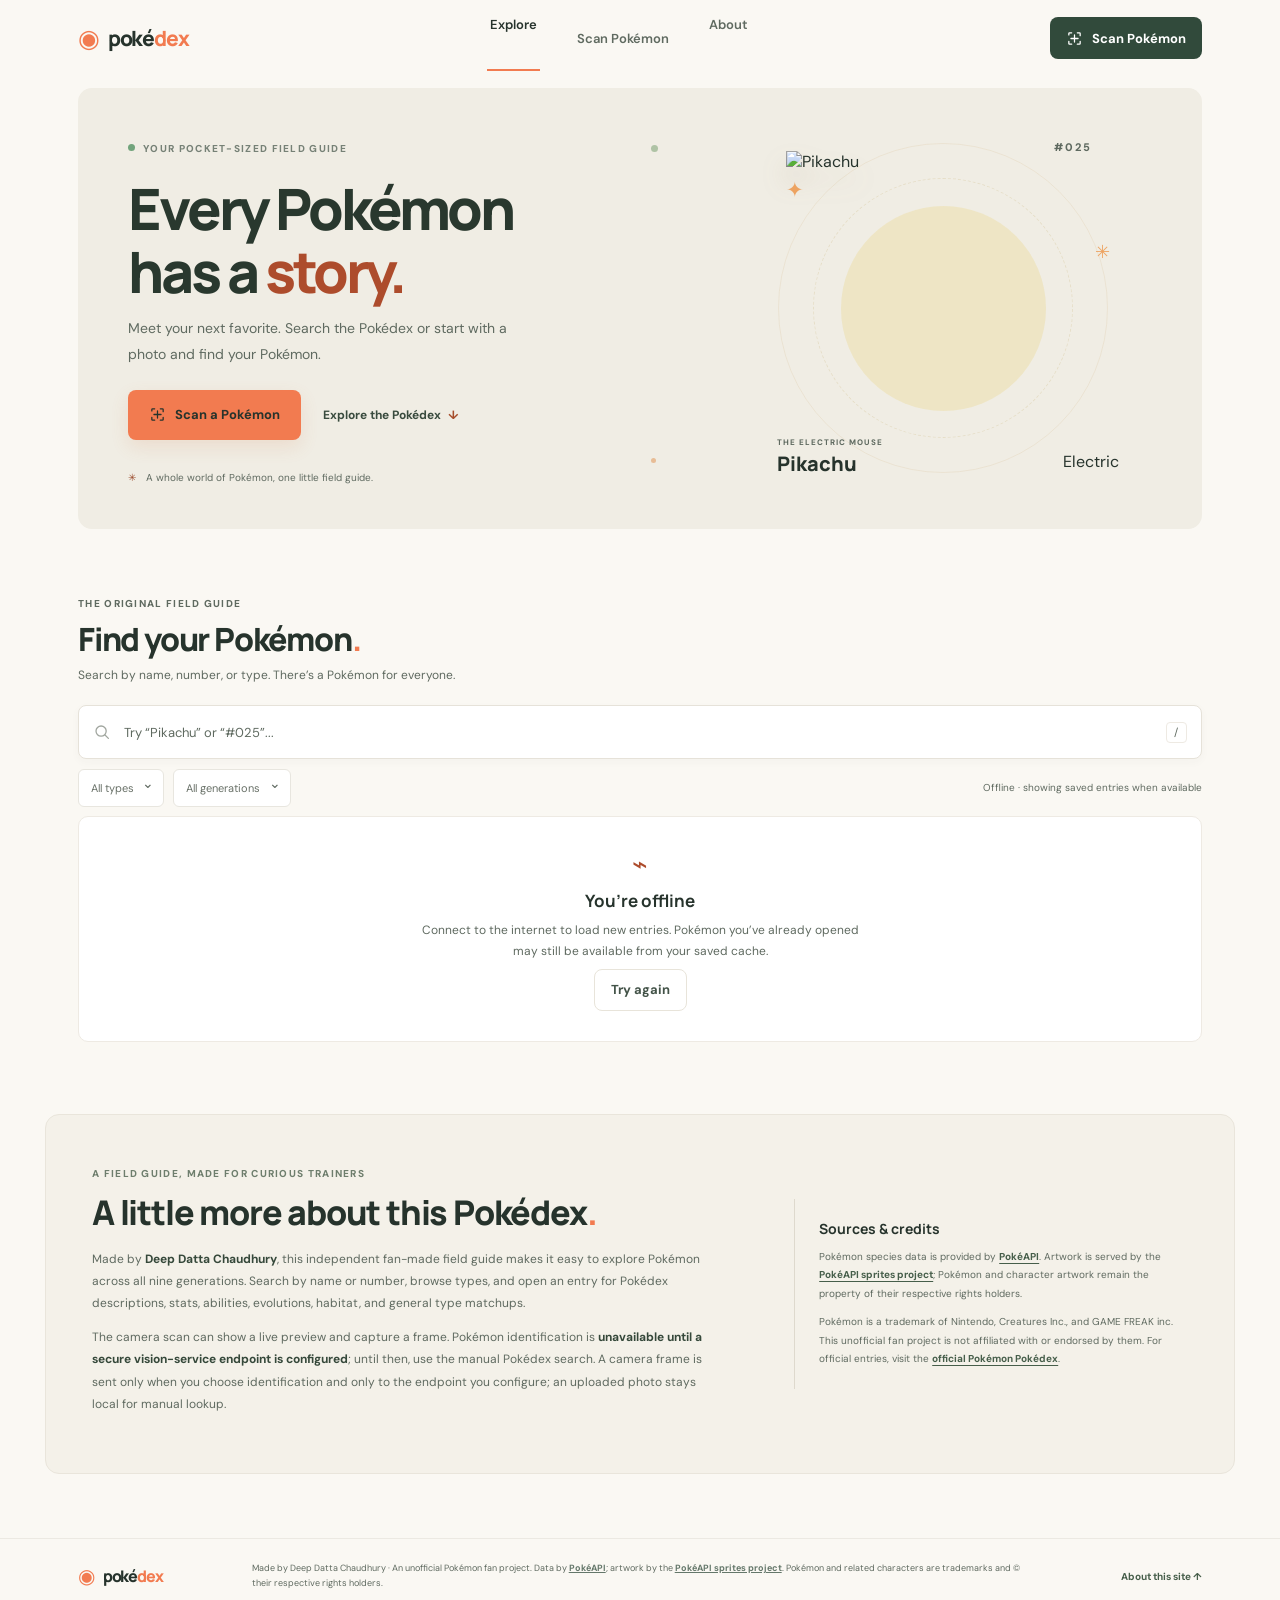
==== commit 1cde59ea: "Continuation" ====
--- a/Pokedex/index.html
+++ b/Pokedex/index.html
@@ -5,7 +5,7 @@
     <meta name="viewport" content="width=device-width, initial-scale=1" />
     <meta
       name="description"
-      content="Explore all 1,025 Pokémon with Deep Datta Chaudhury’s unofficial Pokédex: search every generation, browse Pokémon details, and try photo lookup with a manual search fallback."
+      content="Explore all 1,025 Pokémon with Deep Datta Chaudhury’s unofficial Pokédex: search every generation, browse detailed entries, and scan with a live camera preview."
     />
     <meta name="author" content="Deep Datta Chaudhury" />
     <meta name="robots" content="index,follow,max-image-preview:large" />
@@ -16,21 +16,22 @@
     <meta property="og:locale" content="en_US" />
     <meta property="og:site_name" content="Pokédex Field Guide" />
     <meta property="og:title" content="Pokédex Field Guide — by Deep Datta Chaudhury" />
-    <meta property="og:description" content="An unofficial, all-generations Pokémon field guide by Deep Datta Chaudhury. Browse Pokémon details, types, evolutions, and more." />
+    <meta property="og:description" content="An unofficial, all-generations Pokémon field guide by Deep Datta Chaudhury. Browse Pokémon details or try live camera scan with manual search fallback." />
     <meta property="og:url" content="https://kaleidoscopic-custard-2a6567.netlify.app/" />
     <meta property="og:image" content="https://raw.githubusercontent.com/PokeAPI/sprites/master/sprites/pokemon/other/official-artwork/25.png" />
     <meta property="og:image:alt" content="Pikachu official artwork, served by the PokéAPI sprites project" />
     <meta name="twitter:card" content="summary_large_image" />
     <meta name="twitter:title" content="Pokédex Field Guide — by Deep Datta Chaudhury" />
-    <meta name="twitter:description" content="An unofficial, all-generations Pokémon field guide. Search, explore details, or try photo lookup with a manual search fallback." />
+    <meta name="twitter:description" content="An unofficial, all-generations Pokémon field guide. Search, explore details, or try a live camera scan with manual search fallback." />
     <meta name="twitter:image" content="https://raw.githubusercontent.com/PokeAPI/sprites/master/sprites/pokemon/other/official-artwork/25.png" />
     <title>Pokédex Field Guide by Deep Datta Chaudhury</title>
     <link rel="preconnect" href="https://fonts.googleapis.com" />
     <link rel="preconnect" href="https://fonts.gstatic.com" crossorigin />
     <link rel="preconnect" href="https://pokeapi.co" />
     <link rel="preconnect" href="https://raw.githubusercontent.com" />
-    <link rel="stylesheet" href="./styles.css?v=9" />
-    <script src="./app.js?v=4" defer></script>
+    <link rel="stylesheet" href="./styles.css?v=10" />
+    <script src="./recognition-config.js?v=1" defer></script>
+    <script src="./app.js?v=5" defer></script>
     <script type="application/ld+json">
       {
         "@context": "https://schema.org",
@@ -55,7 +56,7 @@
       </a>
       <nav class="main-nav" aria-label="Main navigation">
         <a class="nav-link active" href="#explore">Explore</a>
-        <button class="nav-link" id="nav-scan" type="button">Photo lookup</button>
+        <button class="nav-link" id="nav-scan" type="button">Scan Pokémon</button>
         <a class="nav-link" href="#about">About</a>
       </nav>
       <button class="button button-dark header-scan" id="header-scan" type="button">
@@ -156,7 +157,7 @@
         <span class="eyebrow">A FIELD GUIDE, MADE FOR CURIOUS TRAINERS</span>
         <h2 id="about-title">A little more about this Pokédex<span class="heading-period">.</span></h2>
         <p>Made by <strong>Deep Datta Chaudhury</strong>, this independent fan-made field guide makes it easy to explore Pokémon across all nine generations. Search by name or number, browse types, and open an entry for Pokédex descriptions, stats, abilities, evolutions, habitat, and general type matchups.</p>
-        <p>Photo lookup can open your camera or image library and preview your picture. It does <strong>not</strong> identify what is in a photo: no recognition model is configured. You can search the Pokédex manually instead; photos are not uploaded to a recognition service.</p>
+        <p>The camera scan can show a live preview and capture a frame. Pokémon identification is <strong>unavailable until a secure vision-service endpoint is configured</strong>; until then, use the manual Pokédex search. A camera frame is sent only when you choose identification and only to the endpoint you configure; an uploaded photo stays local for manual lookup.</p>
       </div>
       <aside class="about-sources" aria-label="Data, artwork, and Pokémon credits">
         <h3>Sources &amp; credits</h3>
--- a/Pokedex/styles.css
+++ b/Pokedex/styles.css
@@ -283,7 +283,7 @@
 .state-icon { color: #ad4c2c; }
 .scan-error { color: #873b2e; }
 
-.scan-dialog { width: min(520px, calc(100vw - 30px)); max-height: min(88vh, 780px); padding: 25px; overflow-x: hidden; border: 1px solid #eeebe3; border-radius: 14px; background: #faf8f3; color: var(--ink); box-shadow: 0 20px 80px #18221d38; }
+.scan-dialog { width: min(520px, calc(100vw - 30px)); max-height: min(88vh, 780px); padding: 25px; overflow: auto; border: 1px solid #eeebe3; border-radius: 14px; background: #faf8f3; color: var(--ink); box-shadow: 0 20px 80px #18221d38; }
 .scan-dialog::backdrop { background: #19231f88; backdrop-filter: blur(3px); }
 .dialog-topline { display: flex; align-items: center; justify-content: space-between; }
 .dialog-heading-row { display: flex; align-items: center; justify-content: space-between; gap: 12px; }
@@ -319,6 +319,20 @@
 .retry-row { display: flex; gap: 9px; margin-top: 13px; }
 .retry-row > * { flex: 1; }
 .scan-error { padding: 11px; border-radius: 7px; background: #f8e7e2; color: #994d3a; font-size: 11px; line-height: 1.6; }
+.upload-file-option { width: 100%; margin-top: 12px; }
+.live-camera-frame { display: grid; min-height: 190px; max-height: min(52vh, 390px); margin: 15px 0 10px; place-items: center; overflow: hidden; border-radius: 9px; background: #1f2823; }
+.live-camera-frame video { display: block; width: 100%; max-height: min(52vh, 390px); object-fit: contain; }
+.camera-select-label { display: inline-block; margin: 4px 8px 4px 0; color: #536257; font-size: 11px; font-weight: 700; }
+.camera-select { max-width: 100%; min-height: 38px; padding: 0 10px; border: 1px solid #e5e1d8; border-radius: 7px; background: #fff; color: var(--ink); }
+.camera-select[hidden], .camera-select-label[hidden] { display: none; }
+.camera-status { margin: 8px 0; color: #5f6a60; font-size: 11px; line-height: 1.6; }
+.recognition-candidates { display: grid; gap: 8px; margin-top: 12px; }
+.recognition-candidate { display: grid; grid-template-columns: 48px minmax(0, 1fr) auto; align-items: center; gap: 10px; padding: 8px; border: 1px solid #eeeae3; border-radius: 8px; background: #fff; }
+.recognition-candidate img { width: 48px; height: 48px; object-fit: contain; }
+.recognition-candidate > div { display: grid; gap: 4px; min-width: 0; }
+.recognition-candidate strong { overflow-wrap: anywhere; font-size: 11px; }
+.recognition-candidate small { color: #5f6a60; font-size: 9px; line-height: 1.5; }
+.recognition-candidate .button { min-height: 40px; padding: 0 10px; }
 
 @media (max-width: 900px) {
   .site-header, main { padding-right: 4.3vw; padding-left: 4.3vw; }
@@ -404,6 +418,9 @@
   .evolution-branches { max-width: 100%; margin-left: 14px; padding-left: 8px; }
   .evolution-tree > li, .evolution-branches > li { width: 100%; min-width: 0; align-items: start; flex-direction: column; }
   .scan-dialog { padding: 19px; }
+  .recognition-candidate { grid-template-columns: 42px minmax(0, 1fr); }
+  .recognition-candidate img { width: 42px; height: 42px; }
+  .recognition-candidate .button { grid-column: 2; justify-self: start; }
 }
 @media (max-width: 360px) {
   .site-header { padding-right: 12px; padding-left: 12px; gap: 7px; }
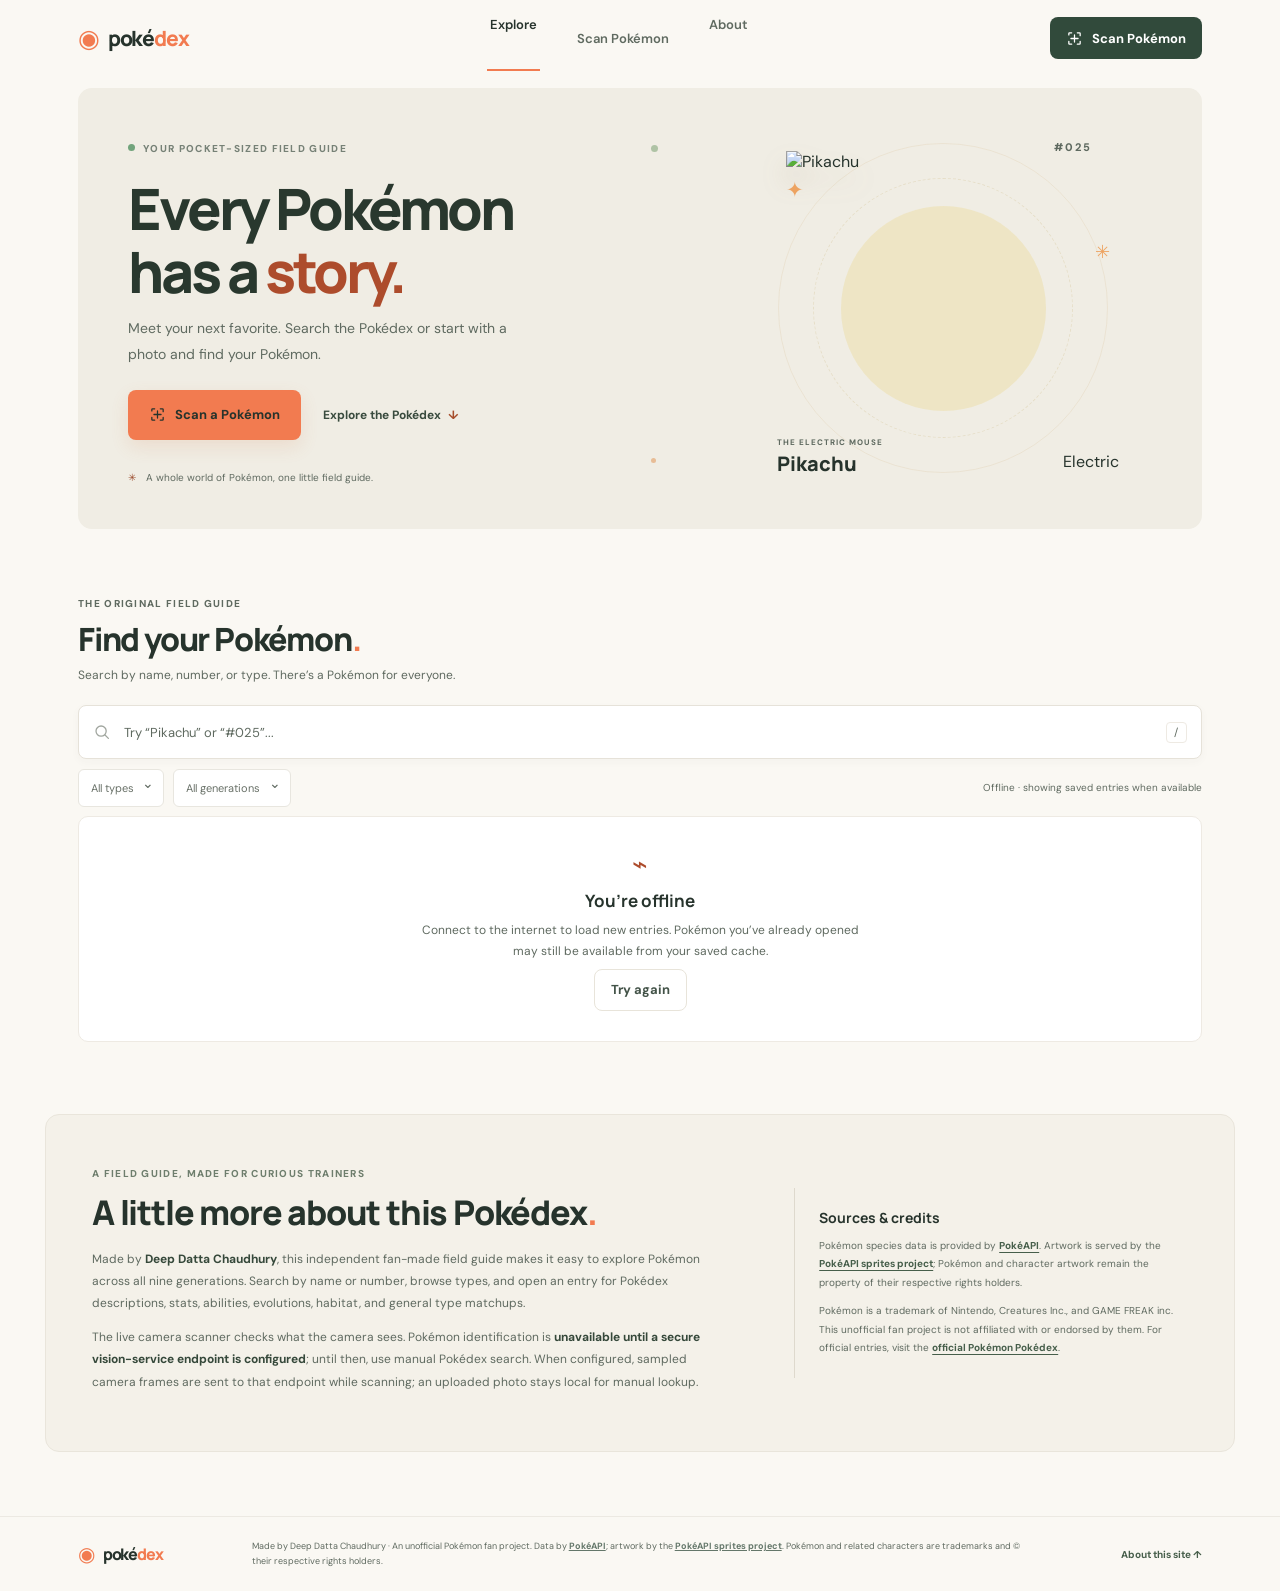
==== commit 3f36fb99: "Continuation" ====
--- a/Pokedex/index.html
+++ b/Pokedex/index.html
@@ -29,9 +29,9 @@
     <link rel="preconnect" href="https://fonts.gstatic.com" crossorigin />
     <link rel="preconnect" href="https://pokeapi.co" />
     <link rel="preconnect" href="https://raw.githubusercontent.com" />
-    <link rel="stylesheet" href="./styles.css?v=10" />
+    <link rel="stylesheet" href="./styles.css?v=11" />
     <script src="./recognition-config.js?v=1" defer></script>
-    <script src="./app.js?v=5" defer></script>
+    <script src="./app.js?v=8" defer></script>
     <script type="application/ld+json">
       {
         "@context": "https://schema.org",
@@ -157,7 +157,7 @@
         <span class="eyebrow">A FIELD GUIDE, MADE FOR CURIOUS TRAINERS</span>
         <h2 id="about-title">A little more about this Pokédex<span class="heading-period">.</span></h2>
         <p>Made by <strong>Deep Datta Chaudhury</strong>, this independent fan-made field guide makes it easy to explore Pokémon across all nine generations. Search by name or number, browse types, and open an entry for Pokédex descriptions, stats, abilities, evolutions, habitat, and general type matchups.</p>
-        <p>The camera scan can show a live preview and capture a frame. Pokémon identification is <strong>unavailable until a secure vision-service endpoint is configured</strong>; until then, use the manual Pokédex search. A camera frame is sent only when you choose identification and only to the endpoint you configure; an uploaded photo stays local for manual lookup.</p>
+        <p>The live camera scanner checks what the camera sees. Pokémon identification is <strong>unavailable until a secure vision-service endpoint is configured</strong>; until then, use manual Pokédex search. When configured, sampled camera frames are sent to that endpoint while scanning; an uploaded photo stays local for manual lookup.</p>
       </div>
       <aside class="about-sources" aria-label="Data, artwork, and Pokémon credits">
         <h3>Sources &amp; credits</h3>
--- a/Pokedex/styles.css
+++ b/Pokedex/styles.css
@@ -320,12 +320,17 @@
 .retry-row > * { flex: 1; }
 .scan-error { padding: 11px; border-radius: 7px; background: #f8e7e2; color: #994d3a; font-size: 11px; line-height: 1.6; }
 .upload-file-option { width: 100%; margin-top: 12px; }
-.live-camera-frame { display: grid; min-height: 190px; max-height: min(52vh, 390px); margin: 15px 0 10px; place-items: center; overflow: hidden; border-radius: 9px; background: #1f2823; }
-.live-camera-frame video { display: block; width: 100%; max-height: min(52vh, 390px); object-fit: contain; }
+.live-camera-frame { position: relative; display: grid; min-height: 190px; max-height: min(52vh, 390px); margin: 15px 0 10px; aspect-ratio: 4 / 3; place-items: center; overflow: hidden; border: 1px solid #344e3d; border-radius: 10px; background: #1f2823; box-shadow: 0 0 0 3px #344e3d12, inset 0 0 34px #18231d; }
+.live-camera-frame::before { position: absolute; z-index: 2; inset: 10px; border: 1px solid #ffffff40; border-radius: 7px; content: ""; pointer-events: none; }
+.live-camera-frame::after { position: absolute; z-index: 2; top: 0; right: 10px; left: 10px; height: 2px; background: linear-gradient(90deg, transparent, #f27b50, #ffd495, #f27b50, transparent); opacity: 0; content: ""; pointer-events: none; }
+.live-camera-frame.scan-active::after { opacity: .85; animation: scan-sweep 2.8s ease-in-out infinite alternate; }
+.live-camera-frame video { display: block; width: 100%; height: 100%; max-height: min(52vh, 390px); object-fit: cover; }
+@keyframes scan-sweep { from { transform: translateY(7px); } to { transform: translateY(calc(min(52vh, 390px) - 10px)); } }
 .camera-select-label { display: inline-block; margin: 4px 8px 4px 0; color: #536257; font-size: 11px; font-weight: 700; }
 .camera-select { max-width: 100%; min-height: 38px; padding: 0 10px; border: 1px solid #e5e1d8; border-radius: 7px; background: #fff; color: var(--ink); }
 .camera-select[hidden], .camera-select-label[hidden] { display: none; }
-.camera-status { margin: 8px 0; color: #5f6a60; font-size: 11px; line-height: 1.6; }
+.camera-status { min-height: 2.8em; margin: 8px 0; color: #5f6a60; font-size: 11px; line-height: 1.6; }
+.camera-status-error { color: #873b2e; }
 .recognition-candidates { display: grid; gap: 8px; margin-top: 12px; }
 .recognition-candidate { display: grid; grid-template-columns: 48px minmax(0, 1fr) auto; align-items: center; gap: 10px; padding: 8px; border: 1px solid #eeeae3; border-radius: 8px; background: #fff; }
 .recognition-candidate img { width: 48px; height: 48px; object-fit: contain; }
@@ -333,6 +338,12 @@
 .recognition-candidate strong { overflow-wrap: anywhere; font-size: 11px; }
 .recognition-candidate small { color: #5f6a60; font-size: 9px; line-height: 1.5; }
 .recognition-candidate .button { min-height: 40px; padding: 0 10px; }
+.narration-controls { display: flex; gap: 8px; margin-top: 19px; flex-wrap: wrap; }
+.narration-controls .button { min-height: 42px; }
+.narration-status { margin: 8px 0 0; color: #5f6a60; font-size: 10px; line-height: 1.6; }
+.narration-text { margin-top: 7px; color: #526054; font-size: 11px; line-height: 1.75; }
+.narration-text summary { width: fit-content; cursor: pointer; font-weight: 700; text-underline-offset: 3px; }
+.narration-text p { margin: 8px 0 0; }
 
 @media (max-width: 900px) {
   .site-header, main { padding-right: 4.3vw; padding-left: 4.3vw; }
@@ -421,6 +432,8 @@
   .recognition-candidate { grid-template-columns: 42px minmax(0, 1fr); }
   .recognition-candidate img { width: 42px; height: 42px; }
   .recognition-candidate .button { grid-column: 2; justify-self: start; }
+  .narration-controls { gap: 7px; }
+  .narration-controls .button { flex: 1 1 calc(50% - 7px); padding: 0 9px; font-size: 11px; }
 }
 @media (max-width: 360px) {
   .site-header { padding-right: 12px; padding-left: 12px; gap: 7px; }
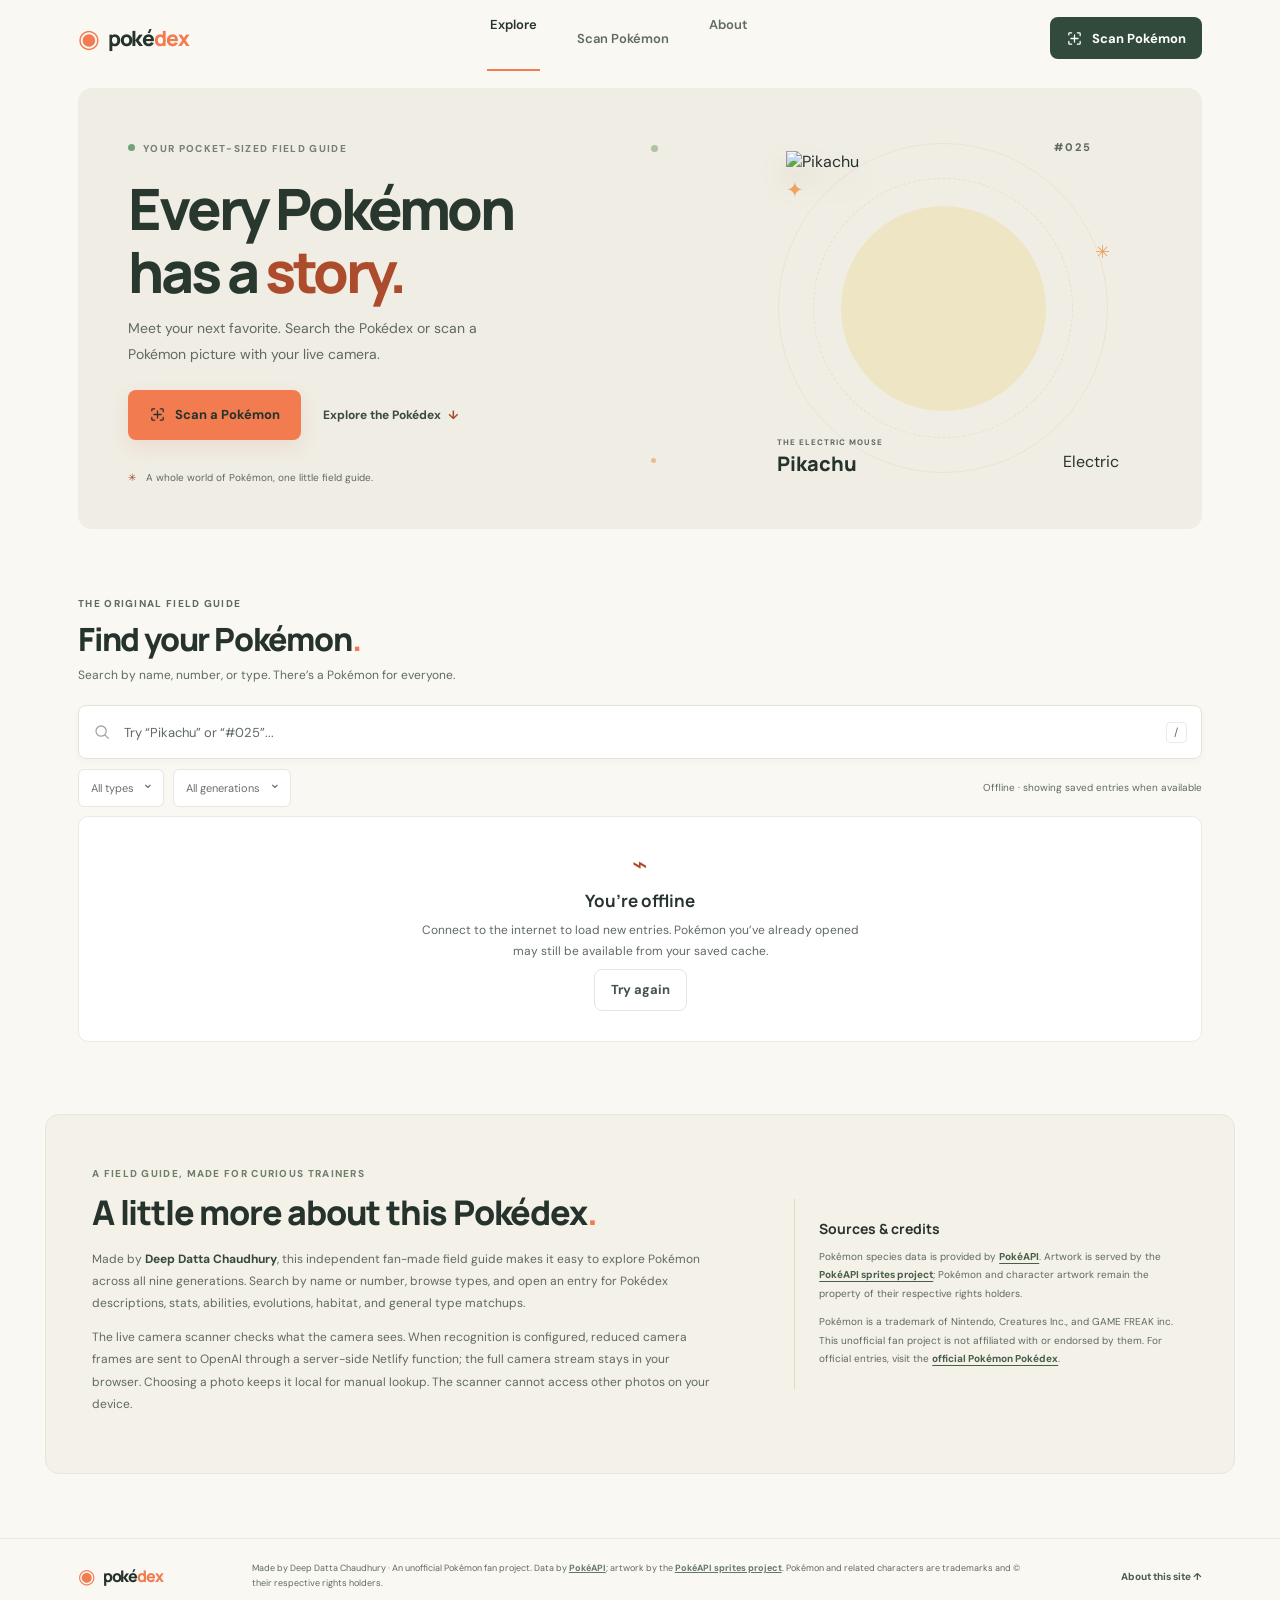
==== commit 9470c0f7: "Pokedex Continuation" ====
--- a/Pokedex/index.html
+++ b/Pokedex/index.html
@@ -5,7 +5,7 @@
     <meta name="viewport" content="width=device-width, initial-scale=1" />
     <meta
       name="description"
-      content="Explore all 1,025 Pokémon with Deep Datta Chaudhury’s unofficial Pokédex: search every generation, browse detailed entries, and scan with a live camera preview."
+      content="Explore all 1,025 Pokémon with Deep Datta Chaudhury’s unofficial Pokédex: search every generation, browse detailed entries, and identify Pokémon from your live camera."
     />
     <meta name="author" content="Deep Datta Chaudhury" />
     <meta name="robots" content="index,follow,max-image-preview:large" />
@@ -70,7 +70,7 @@
         <div class="hero-copy">
           <span class="eyebrow"><span class="eyebrow-dot"></span> YOUR POCKET-SIZED FIELD GUIDE</span>
           <h1 id="hero-title">Every Pokémon<br />has a <span>story.</span></h1>
-          <p>Meet your next favorite. Search the Pokédex or start with a photo and find your Pokémon.</p>
+          <p>Meet your next favorite. Search the Pokédex or scan a Pokémon picture with your live camera.</p>
           <div class="hero-actions">
             <button class="button button-orange button-large" id="hero-scan" type="button">
               <svg viewBox="0 0 24 24" aria-hidden="true"><path d="M4 7V5a1 1 0 0 1 1-1h3m8 0h3a1 1 0 0 1 1 1v3m0 8v3a1 1 0 0 1-1 1h-3M8 20H5a1 1 0 0 1-1-1v-3m3-4h10m-5-5v10" /></svg>
@@ -157,7 +157,7 @@
         <span class="eyebrow">A FIELD GUIDE, MADE FOR CURIOUS TRAINERS</span>
         <h2 id="about-title">A little more about this Pokédex<span class="heading-period">.</span></h2>
         <p>Made by <strong>Deep Datta Chaudhury</strong>, this independent fan-made field guide makes it easy to explore Pokémon across all nine generations. Search by name or number, browse types, and open an entry for Pokédex descriptions, stats, abilities, evolutions, habitat, and general type matchups.</p>
-        <p>The live camera scanner checks what the camera sees. Pokémon identification is <strong>unavailable until a secure vision-service endpoint is configured</strong>; until then, use manual Pokédex search. When configured, sampled camera frames are sent to that endpoint while scanning; an uploaded photo stays local for manual lookup.</p>
+        <p>The live camera scanner checks what the camera sees. When recognition is configured, reduced camera frames are sent to OpenAI through a server-side Netlify function; the full camera stream stays in your browser. Choosing a photo keeps it local for manual lookup. The scanner cannot access other photos on your device.</p>
       </div>
       <aside class="about-sources" aria-label="Data, artwork, and Pokémon credits">
         <h3>Sources &amp; credits</h3>
